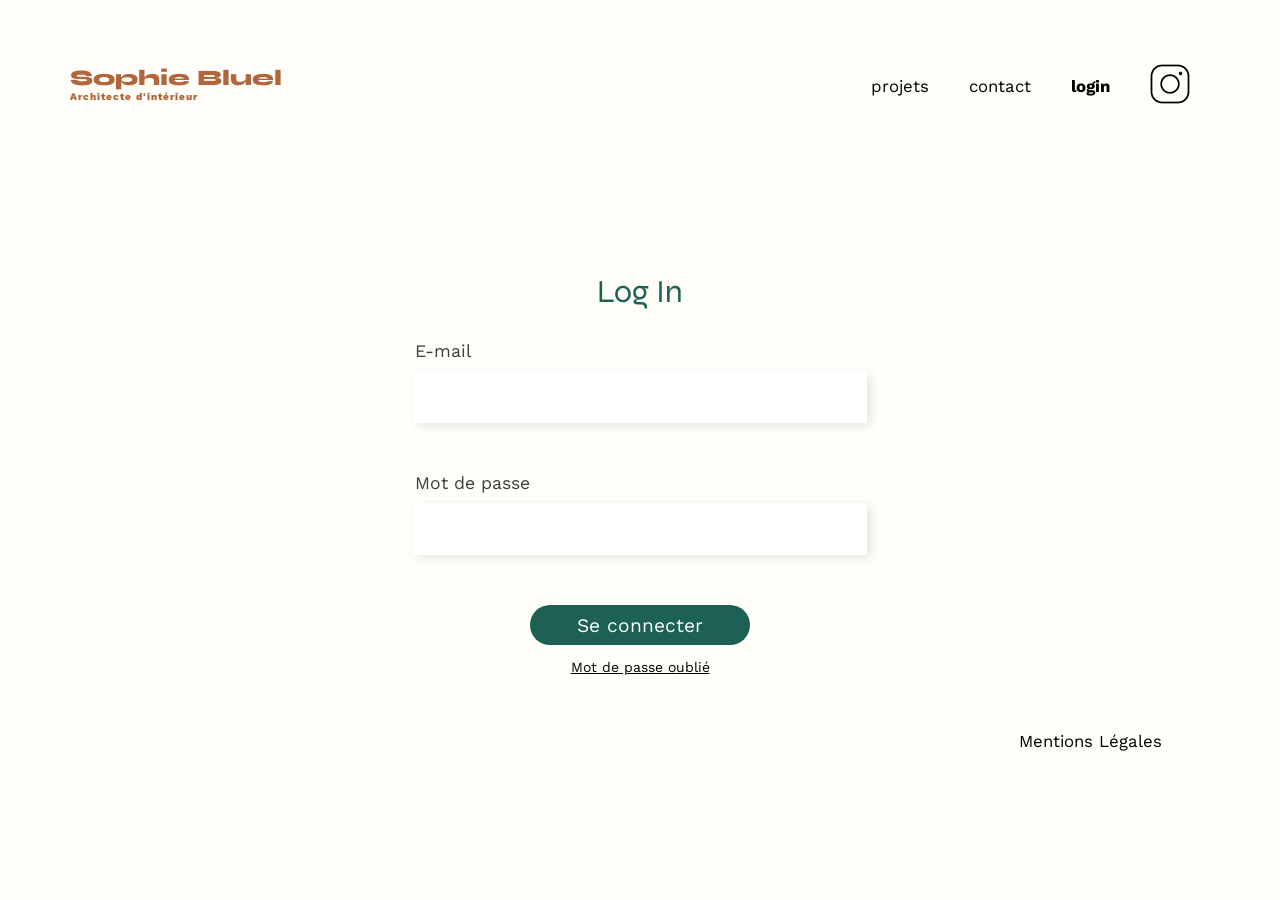
==== FrontEnd/Login/Login.html @ 2ef442a7 "Ajout de la page Login et Redirection" ====
<!DOCTYPE html>
<html lang="en">
<head>
    <meta charset="UTF-8">
    <meta name="viewport" content="width=device-width, initial-scale=1.0">
    <title>Login</title>
    <link rel="stylesheet" href="./LoginStyle.css">
    <link rel="preconnect" href="https://fonts.googleapis.com">
	<link rel="preconnect" href="https://fonts.gstatic.com" crossorigin>
	<link href="https://fonts.googleapis.com/css2?family=Syne:wght@700;800&family=Work+Sans&display=swap" rel="stylesheet">
</head>
<body>

    <header>
	    <h1>Sophie Bluel <span>Architecte d'intérieur</span></h1>
	    <nav>
		    <ul>
			    <li>projets</li>
			    <li>contact</li>
			    <li class="login-text">login</li>
			    <li><img src="./icons/instagram.png" alt="Instagram"></li>
		    </ul>
	    </nav>
    </header>



    <main>

        <h1 class="login-title">Log In</h1>

        <form action="GET">

            <label for="email">E-mail</label>
            <input type="text" id="email" name="email">

            <label for="password">Mot de passe</label>
            <input type="password" id ="password" name="password">
            
            <button type="submit" class="connect-button">
                <span>Se connecter</span>
            </button>

            <p class="forgotten-password">Mot de passe oublié</p>

        </form>

    </main>



    <footer>
	    <nav>
		    <ul>
			    <li>Mentions Légales</li>
		    </ul>
	    </nav>
    </footer>


    <script src="../script.js"></script>
</body>
</html>
---- FrontEnd/Login/LoginStyle.css ----
*{
    list-style: none;
}


body{
    max-width: 1140px;
	margin:auto;
	font-family: 'Work Sans' ;
	font-size: 14px;
	background-color: #FFFEF8;
}

header {
	display: flex;
	justify-content: space-between;
	margin: 50px 0 150px 0;
}

nav ul {
	display: flex;
	align-items: center;
	list-style-type: none;

}
nav li {
	padding: 0 20px;
	font-size: 1.2em;
}

.login-text{
    font-weight: bold;
}

.login-text:hover{
    color: black;
}

li:hover {
	color: #B1663C;
}

h1{
	display: flex;
	flex-direction: column;
	font-family: 'Syne';
	font-size: 22px;
	font-weight: 800;
	color: #B1663C;
    vertical-align: baseline;
}

h1 span {
	font-family: 'Work Sans';
	font-size: 10px;
	letter-spacing: 0.1em;
}

.login-title{
    font-size: 2rem;
    align-items: center;
    color: #1D6154;
    font-family: 'Syne';
    margin: 30px;
    font-weight: normal;
}

form{
    display: flex;
    flex-direction: column;
    justify-content: center;
    align-items: center;
}

input{
    border: none;
    height: 50px;
    width: 450px;
    box-shadow: 4px 3px 10px rgba(0, 0, 0, 0.1);
    margin-bottom: 50px;
    margin-top: 10px;
    font-size: 1.25rem;
}

label{
    color: #3D3D3D;
    width: 450px;
    font-size: 1.1rem;
}

button{
    height: 40px;
    width: 220px;
    border: none;
    color: white;
    font-family: 'Work Sans';
    font-size: 1.2rem;
    background-color: #1D6154;
    border-radius: 25px;
    transition: 0.5s;
}

button:hover{
    background-color: #307e6f;
}

.forgotten-password{
    text-decoration: underline;
}

.forgotten-password:hover{
    color: #307e6f;
}

footer{
	display: flex;
	justify-content: flex-end;
	margin: 2em;
}
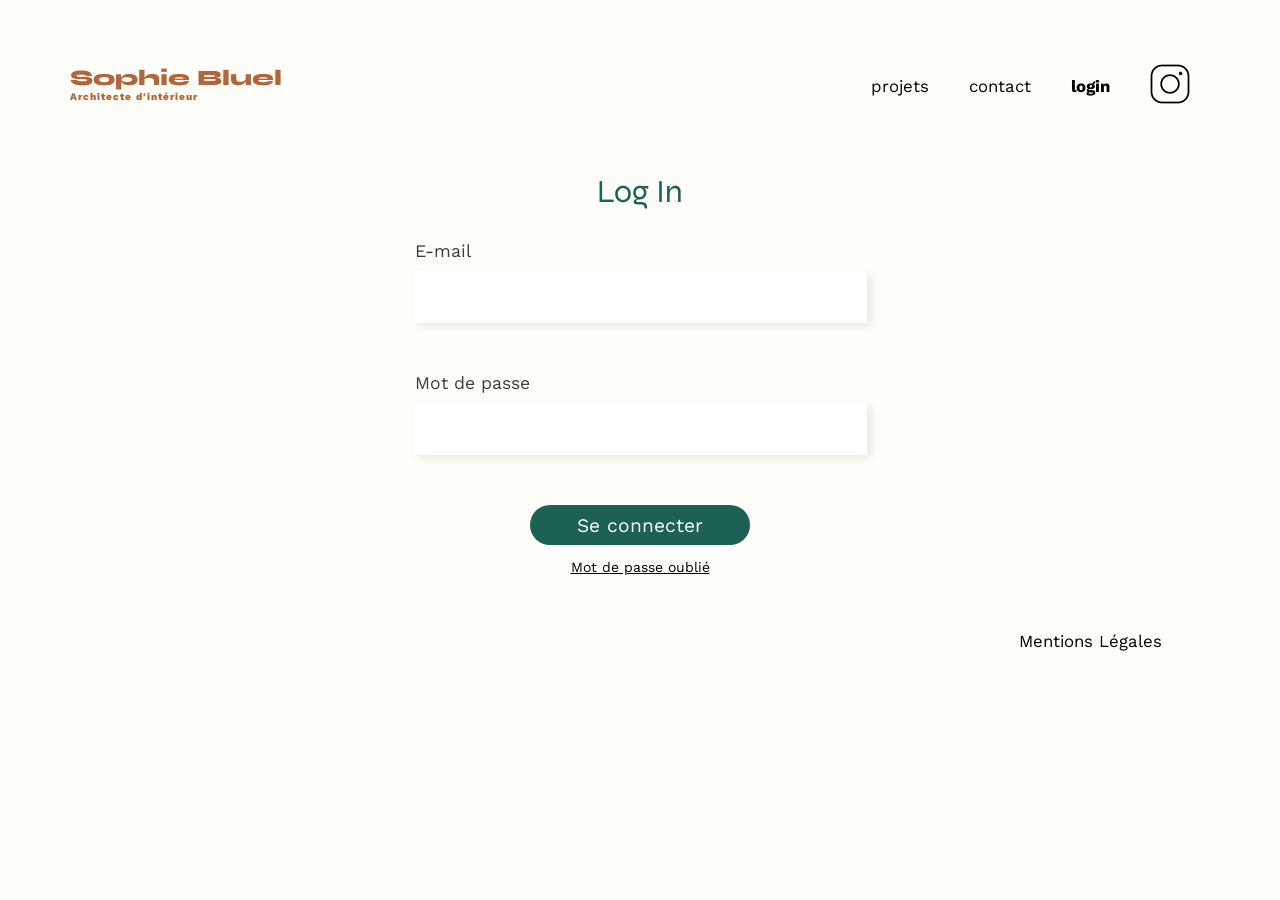
==== commit 4a82b114: "Ajouts des fichiers js/css/html de la page login" ====
--- a/FrontEnd/Login/Login.html
+++ b/FrontEnd/Login/Login.html
@@ -1,5 +1,5 @@
 <!DOCTYPE html>
-<html lang="en">
+<html lang="fr">
 <head>
     <meta charset="UTF-8">
     <meta name="viewport" content="width=device-width, initial-scale=1.0">
@@ -15,7 +15,7 @@
 	    <h1>Sophie Bluel <span>Architecte d'intérieur</span></h1>
 	    <nav>
 		    <ul>
-			    <li>projets</li>
+			    <li class="project-text">projets</li>
 			    <li>contact</li>
 			    <li class="login-text">login</li>
 			    <li><img src="./icons/instagram.png" alt="Instagram"></li>
@@ -29,14 +29,14 @@
 
         <h1 class="login-title">Log In</h1>
 
-        <form action="GET">
+        <form class="loginForm">
 
-            <label for="email">E-mail</label>
-            <input type="text" id="email" name="email">
+            <label for="emailLogin">E-mail</label>
+            <input type="text" id="emailLogin" name="emailLogin">
 
             <label for="password">Mot de passe</label>
             <input type="password" id ="password" name="password">
-            
+
             <button type="submit" class="connect-button">
                 <span>Se connecter</span>
             </button>
@@ -58,6 +58,6 @@
     </footer>
 
 
-    <script src="../script.js"></script>
+    <script src="./loginScript.js"></script>
 </body>
 </html>
--- a/FrontEnd/Login/LoginStyle.css
+++ b/FrontEnd/Login/LoginStyle.css
@@ -14,14 +14,13 @@
 header {
 	display: flex;
 	justify-content: space-between;
-	margin: 50px 0 150px 0;
+	margin: 50px 0 50px 0;
 }
 
 nav ul {
 	display: flex;
 	align-items: center;
 	list-style-type: none;
-
 }
 nav li {
 	padding: 0 20px;
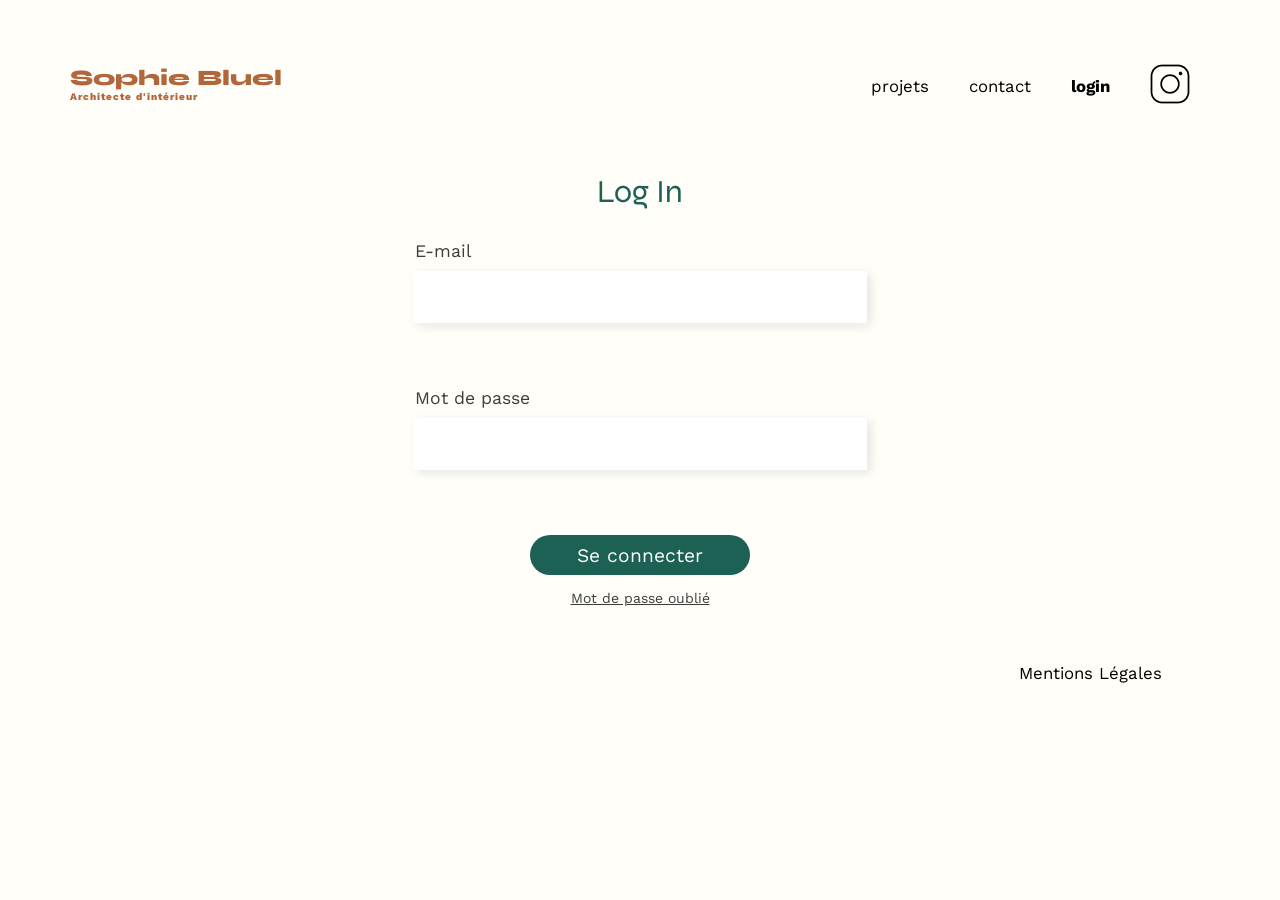
==== commit 9692d89d: "Fonctionnalité d'ajout de travaux fonctionnelle prête" ====
--- a/FrontEnd/Login/Login.html
+++ b/FrontEnd/Login/Login.html
@@ -33,9 +33,11 @@
 
             <label for="emailLogin">E-mail</label>
             <input type="text" id="emailLogin" name="emailLogin">
+            <p class="wrong-email">Compte non reconnu !</p>
 
             <label for="password">Mot de passe</label>
             <input type="password" id ="password" name="password">
+            <p class="wrong-password">Mot de passe Incorrect !</p>
 
             <button type="submit" class="connect-button">
                 <span>Se connecter</span>
--- a/FrontEnd/Login/LoginStyle.css
+++ b/FrontEnd/Login/LoginStyle.css
@@ -76,9 +76,19 @@
     height: 50px;
     width: 450px;
     box-shadow: 4px 3px 10px rgba(0, 0, 0, 0.1);
-    margin-bottom: 50px;
     margin-top: 10px;
     font-size: 1.25rem;
+}
+
+p{
+    color: red;
+    transition: 0.5s;
+    margin-bottom: 35px;
+    opacity: 0;
+}
+
+.wrong-email, .wrong-password{
+    user-select: none;
 }
 
 label{
@@ -105,6 +115,9 @@
 
 .forgotten-password{
     text-decoration: underline;
+    color: #3D3D3D;
+    margin: 15px;
+    opacity: 1;
 }
 
 .forgotten-password:hover{
